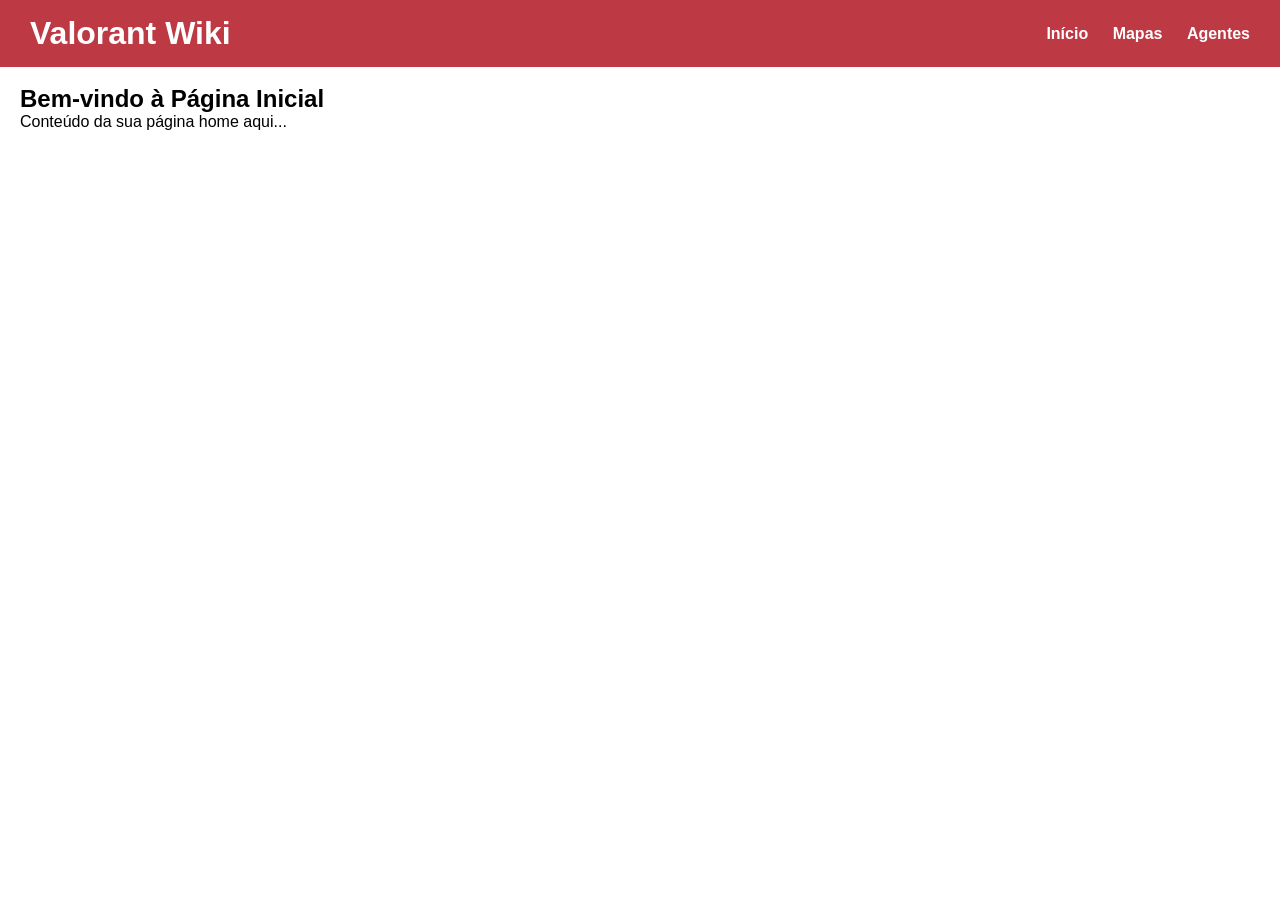
==== index.html @ 7a3f1264 "Cabeçalho" ====
<!DOCTYPE html>
<html lang="pt-BR">
<head>
    <meta charset="UTF-8">
    <meta name="viewport" content="width=device-width, initial-scale=1.0">
    <title>Início</title>
    <link rel="stylesheet" href="style.css">
</head>
<body>

    <header class="cabecalho-fixo">
        <h1>Valorant Wiki</h1> <!-- Exemplo de título do site -->
        <nav>
            <a href="index.html">Início</a>
            <a href="mapas.html">Mapas</a>
            <a href="agentes.html">Agentes</a>
        </nav>
    </header>

    <main class="conteudo">
        <h2>Bem-vindo à Página Inicial</h2>
        <p>Conteúdo da sua página home aqui...</p>
    </main>

</body>
</html>
---- style.css ----
* {
    margin: 0;
    padding: 0;
    box-sizing: border-box;
}

body {
    font-family: Arial, sans-serif;
}

/* Cabeçalho Fixo Vermelho */
.cabecalho-fixo {
    position: fixed;       
    top: 0;
    left: 0;
    width: 100%;
    background-color: #bd3944; /* Cor solicitada */
    color: white;
    display: flex;
    justify-content: space-between;
    align-items: center;
    padding: 15px 30px;
    z-index: 1000;         
}

/* Estilo dos Links */
.cabecalho-fixo nav a {
    color: white;
    text-decoration: none;
    margin-left: 20px;
    font-weight: bold;
}

/* Espaço para o conteúdo não sumir atrás do menu */
.conteudo {
    padding: 85px 20px 20px 20px;
}
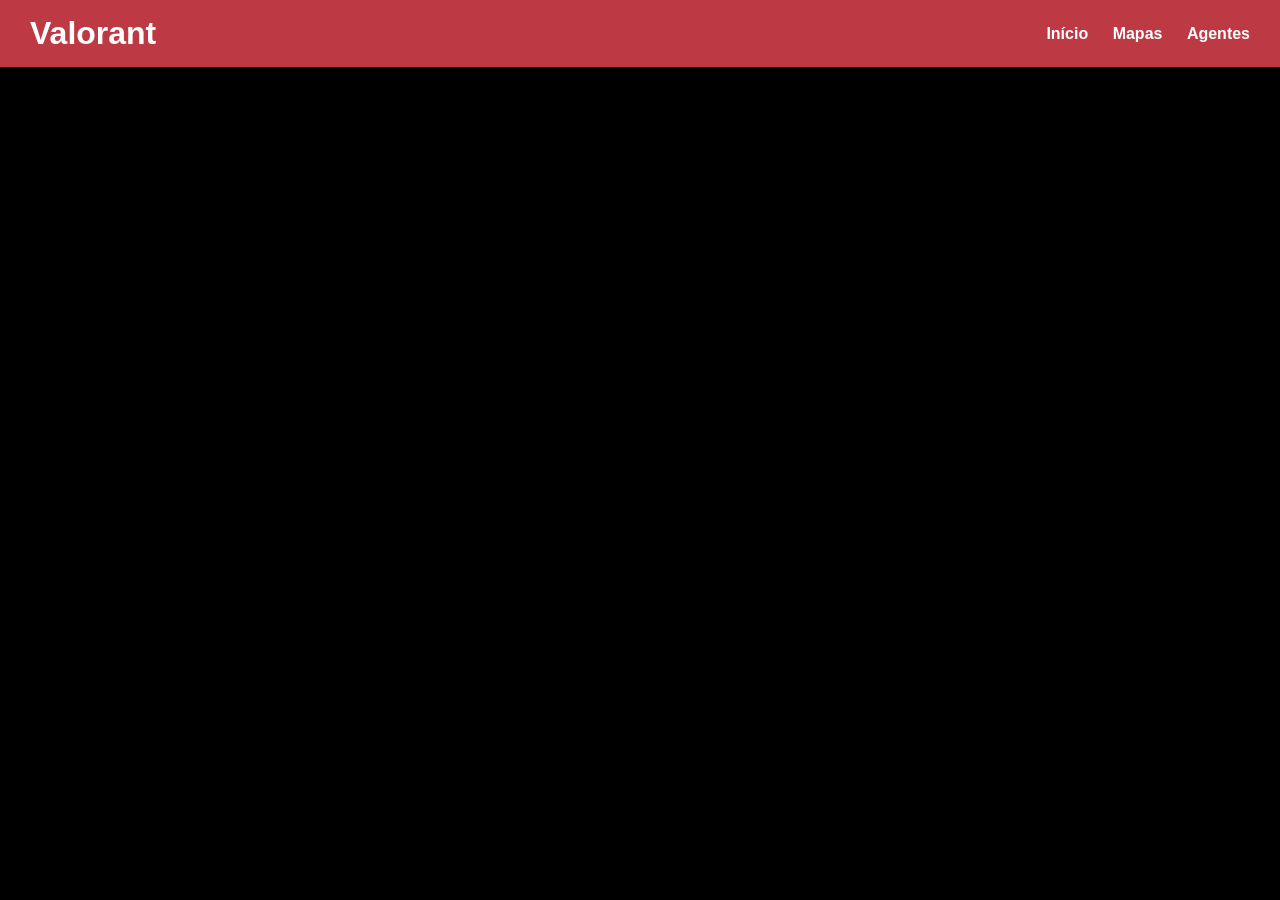
==== commit ff28f35b: "esqueçi de selecionar tudo" ====
--- a/index.html
+++ b/index.html
@@ -9,7 +9,7 @@
 <body>
 
     <header class="cabecalho-fixo">
-        <h1>Valorant Wiki</h1> <!-- Exemplo de título do site -->
+        <h1>Valorant</h1>
         <nav>
             <a href="index.html">Início</a>
             <a href="mapas.html">Mapas</a>
@@ -18,9 +18,8 @@
     </header>
 
     <main class="conteudo">
-        <h2>Bem-vindo à Página Inicial</h2>
-        <p>Conteúdo da sua página home aqui...</p>
-    </main>
+        <h2>Bem-vindo ao Valorant</h2>
+        <p>Explore os mapas e agentes do jogo aqui...</p>
 
 </body>
 </html>
--- a/style.css
+++ b/style.css
@@ -6,24 +6,24 @@
 
 body {
     font-family: Arial, sans-serif;
+    background-color: #000000;
 }
 
-/* Cabeçalho Fixo Vermelho */
 .cabecalho-fixo {
-    position: fixed;       
+    position: absolute;
     top: 0;
     left: 0;
     width: 100%;
-    background-color: #bd3944; /* Cor solicitada */
+    background-color: #bd3944;
     color: white;
     display: flex;
     justify-content: space-between;
     align-items: center;
     padding: 15px 30px;
-    z-index: 1000;         
+    z-index: 1000;
 }
 
-/* Estilo dos Links */
+
 .cabecalho-fixo nav a {
     color: white;
     text-decoration: none;
@@ -31,7 +31,52 @@
     font-weight: bold;
 }
 
-/* Espaço para o conteúdo não sumir atrás do menu */
 .conteudo {
-    padding: 85px 20px 20px 20px;
+    padding-top: 90px;
+    padding-left: 20px;
+    padding-right: 20px;
+    padding-bottom: 20px;
 }
+
+
+/* Container que centraliza as 30 seções na página */
+.container-secoes {
+    max-width: 1000px;
+    margin: 100px auto 0 auto;
+    display: flex;
+    flex-direction: column;
+    gap: 25px;
+}
+
+
+/* Caixa de cada seção individual */
+.secao-item {
+    background-color: #f9f9f9;
+    border-left: 5px solid #bd3944;
+    border-radius: 4px;
+    padding: 20px;
+    display: grid;
+    grid-template-columns: 250px 1fr;
+    gap: 20px;
+    align-items: center;
+    box-shadow: 0 2px 5px rgba(0,0,0,0.05);
+}
+
+.secao-item img {
+    width: 100%;
+    max-width: 250px;
+    height: auto;
+    border-radius: 4px;
+}
+
+/* Formatação do texto ao lado da imagem */
+.secao-texto h3 {
+    margin-bottom: 8px;
+    color: #222;
+    font-size: 1.3rem;
+}
+
+.secao-texto p {
+    color: #555;
+    line-height: 1.6;
+}
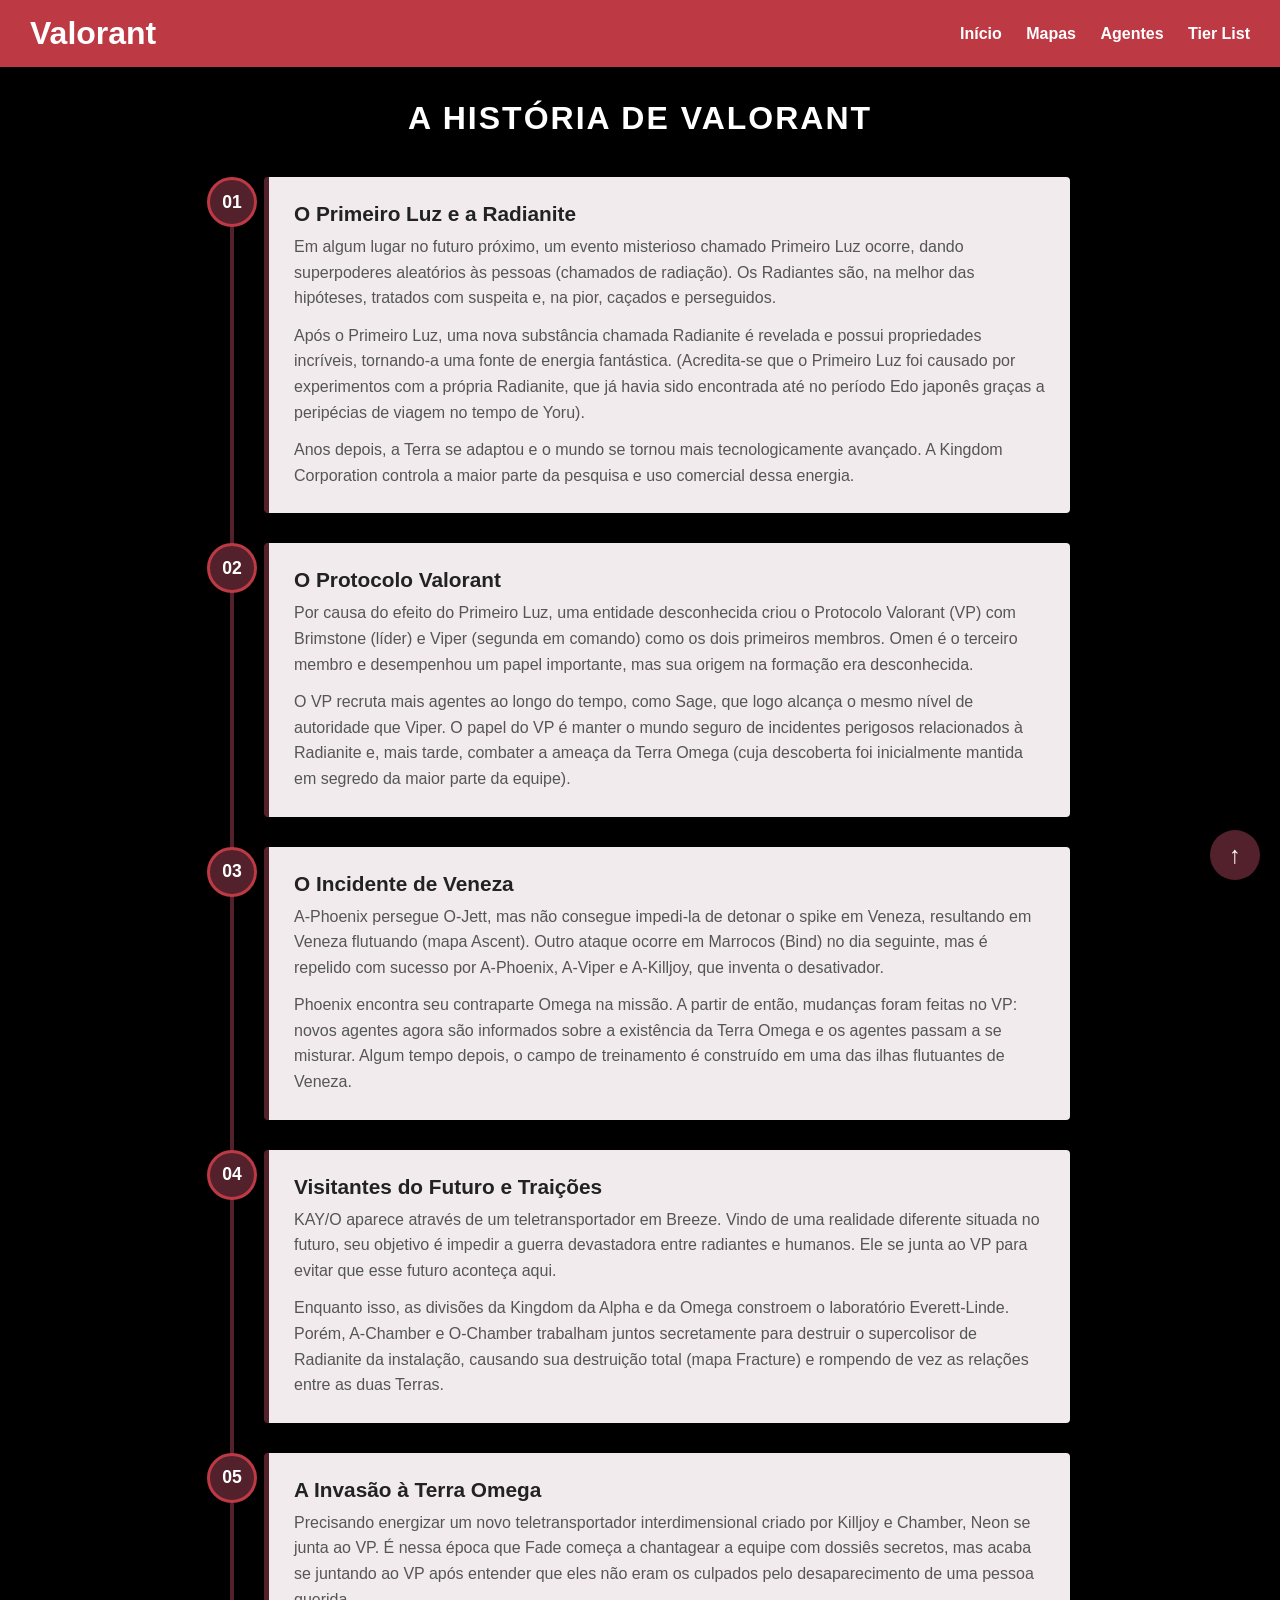
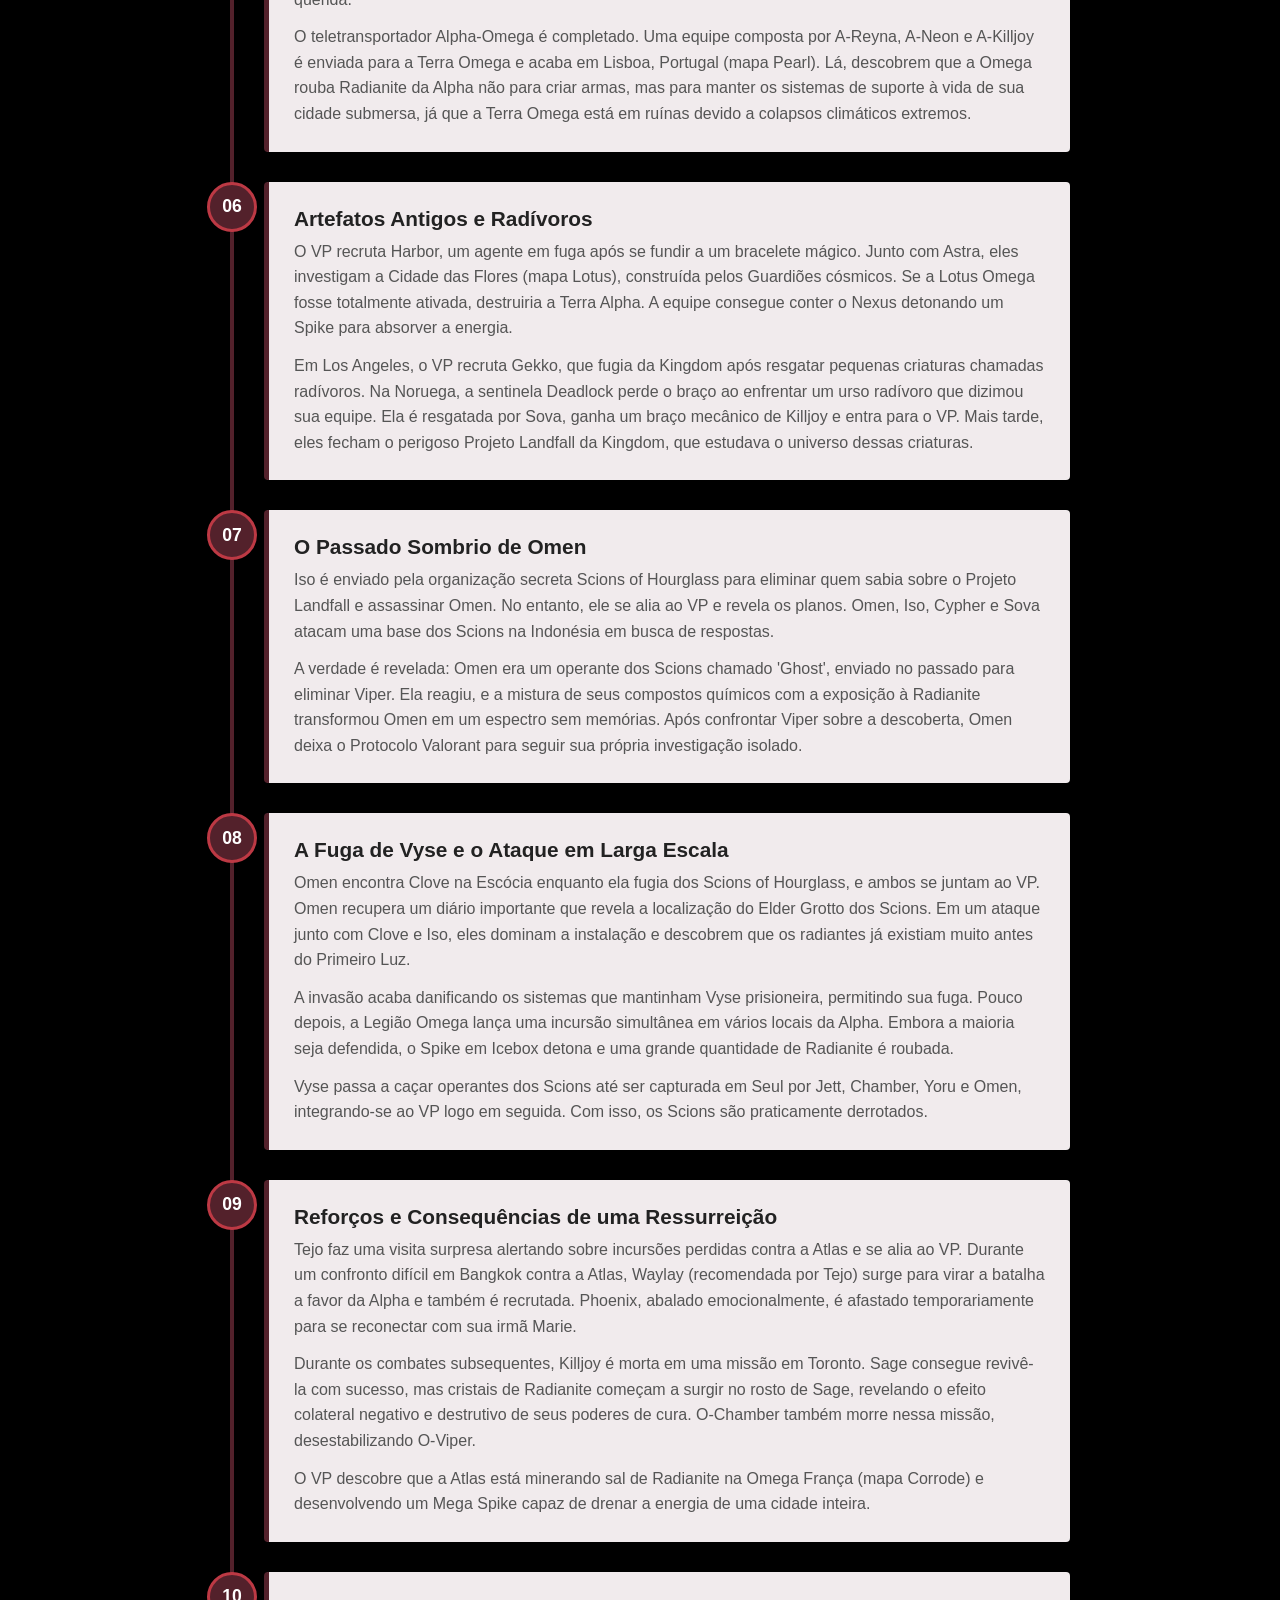
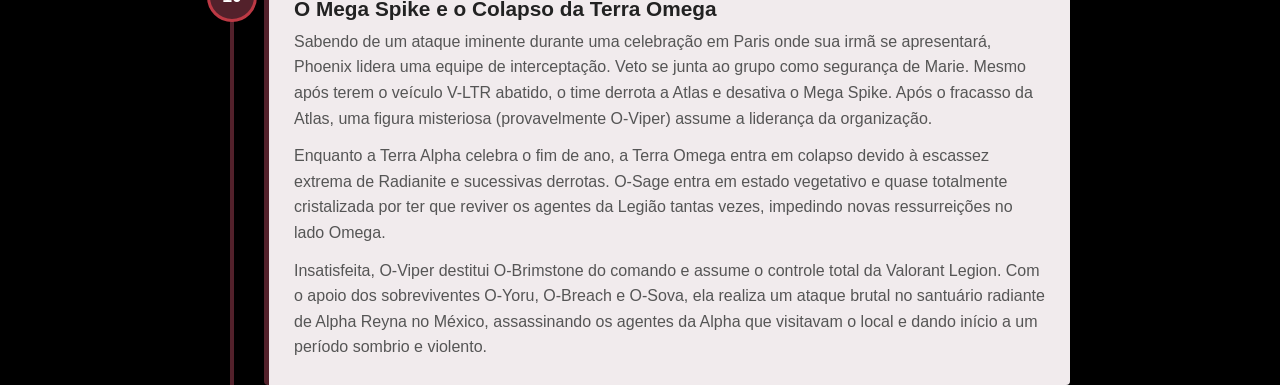
==== commit e701208a: "Lore e Tierlist" ====
--- a/index.html
+++ b/index.html
@@ -14,12 +14,115 @@
             <a href="index.html">Início</a>
             <a href="mapas.html">Mapas</a>
             <a href="agentes.html">Agentes</a>
+            <a href="tierlist.html">Tier List</a>
         </nav>
     </header>
 
-    <main class="conteudo">
-        <h2>Bem-vindo ao Valorant</h2>
-        <p>Explore os mapas e agentes do jogo aqui...</p>
+    <div class="container-lore">
+    <h2 class="titulo-lore">A História de Valorant</h2>
+    
+    <div class="timeline">
+
+        <div class="timeline-item">
+            <div class="timeline-badge">01</div>
+            <div class="secao-texto">
+                <h3>O Primeiro Luz e a Radianite</h3>
+                <p>Em algum lugar no futuro próximo, um evento misterioso chamado Primeiro Luz ocorre, dando superpoderes aleatórios às pessoas (chamados de radiação). Os Radiantes são, na melhor das hipóteses, tratados com suspeita e, na pior, caçados e perseguidos.</p>
+                <p>Após o Primeiro Luz, uma nova substância chamada Radianite é revelada e possui propriedades incríveis, tornando-a uma fonte de energia fantástica. (Acredita-se que o Primeiro Luz foi causado por experimentos com a própria Radianite, que já havia sido encontrada até no período Edo japonês graças a peripécias de viagem no tempo de Yoru).</p>
+                <p>Anos depois, a Terra se adaptou e o mundo se tornou mais tecnologicamente avançado. A Kingdom Corporation controla a maior parte da pesquisa e uso comercial dessa energia.</p>
+            </div>
+        </div>
+
+        <div class="timeline-item">
+            <div class="timeline-badge">02</div>
+            <div class="secao-texto">
+                <h3>O Protocolo Valorant</h3>
+                <p>Por causa do efeito do Primeiro Luz, uma entidade desconhecida criou o Protocolo Valorant (VP) com Brimstone (líder) e Viper (segunda em comando) como os dois primeiros membros. Omen é o terceiro membro e desempenhou um papel importante, mas sua origem na formação era desconhecida.</p>
+                <p>O VP recruta mais agentes ao longo do tempo, como Sage, que logo alcança o mesmo nível de autoridade que Viper. O papel do VP é manter o mundo seguro de incidentes perigosos relacionados à Radianite e, mais tarde, combater a ameaça da Terra Omega (cuja descoberta foi inicialmente mantida em segredo da maior parte da equipe).</p>
+            </div>
+        </div>
+
+        <div class="timeline-item">
+            <div class="timeline-badge">03</div>
+            <div class="secao-texto">
+                <h3>O Incidente de Veneza</h3>
+                <p>A-Phoenix persegue O-Jett, mas não consegue impedi-la de detonar o spike em Veneza, resultando em Veneza flutuando (mapa Ascent). Outro ataque ocorre em Marrocos (Bind) no dia seguinte, mas é repelido com sucesso por A-Phoenix, A-Viper e A-Killjoy, que inventa o desativador.</p>
+                <p>Phoenix encontra seu contraparte Omega na missão. A partir de então, mudanças foram feitas no VP: novos agentes agora são informados sobre a existência da Terra Omega e os agentes passam a se misturar. Algum tempo depois, o campo de treinamento é construído em uma das ilhas flutuantes de Veneza.</p>
+            </div>
+        </div>
+
+        <div class="timeline-item">
+            <div class="timeline-badge">04</div>
+            <div class="secao-texto">
+                <h3>Visitantes do Futuro e Traições</h3>
+                <p>KAY/O aparece através de um teletransportador em Breeze. Vindo de uma realidade diferente situada no futuro, seu objetivo é impedir a guerra devastadora entre radiantes e humanos. Ele se junta ao VP para evitar que esse futuro aconteça aqui.</p>
+                <p>Enquanto isso, as divisões da Kingdom da Alpha e da Omega constroem o laboratório Everett-Linde. Porém, A-Chamber e O-Chamber trabalham juntos secretamente para destruir o supercolisor de Radianite da instalação, causando sua destruição total (mapa Fracture) e rompendo de vez as relações entre as duas Terras.</p>
+            </div>
+        </div>
+
+        <div class="timeline-item">
+            <div class="timeline-badge">05</div>
+            <div class="secao-texto">
+                <h3>A Invasão à Terra Omega</h3>
+                <p>Precisando energizar um novo teletransportador interdimensional criado por Killjoy e Chamber, Neon se junta ao VP. É nessa época que Fade começa a chantagear a equipe com dossiês secretos, mas acaba se juntando ao VP após entender que eles não eram os culpados pelo desaparecimento de uma pessoa querida.</p>
+                <p>O teletransportador Alpha-Omega é completado. Uma equipe composta por A-Reyna, A-Neon e A-Killjoy é enviada para a Terra Omega e acaba em Lisboa, Portugal (mapa Pearl). Lá, descobrem que a Omega rouba Radianite da Alpha não para criar armas, mas para manter os sistemas de suporte à vida de sua cidade submersa, já que a Terra Omega está em ruínas devido a colapsos climáticos extremos.</p>
+            </div>
+        </div>
+
+        <div class="timeline-item">
+            <div class="timeline-badge">06</div>
+            <div class="secao-texto">
+                <h3>Artefatos Antigos e Radívoros</h3>
+                <p>O VP recruta Harbor, um agente em fuga após se fundir a um bracelete mágico. Junto com Astra, eles investigam a Cidade das Flores (mapa Lotus), construída pelos Guardiões cósmicos. Se a Lotus Omega fosse totalmente ativada, destruiria a Terra Alpha. A equipe consegue conter o Nexus detonando um Spike para absorver a energia.</p>
+                <p>Em Los Angeles, o VP recruta Gekko, que fugia da Kingdom após resgatar pequenas criaturas chamadas radívoros. Na Noruega, a sentinela Deadlock perde o braço ao enfrentar um urso radívoro que dizimou sua equipe. Ela é resgatada por Sova, ganha um braço mecânico de Killjoy e entra para o VP. Mais tarde, eles fecham o perigoso Projeto Landfall da Kingdom, que estudava o universo dessas criaturas.</p>
+            </div>
+        </div>
+
+        <div class="timeline-item">
+            <div class="timeline-badge">07</div>
+            <div class="secao-texto">
+                <h3>O Passado Sombrio de Omen</h3>
+                <p>Iso é enviado pela organização secreta Scions of Hourglass para eliminar quem sabia sobre o Projeto Landfall e assassinar Omen. No entanto, ele se alia ao VP e revela os planos. Omen, Iso, Cypher e Sova atacam uma base dos Scions na Indonésia em busca de respostas.</p>
+                <p>A verdade é revelada: Omen era um operante dos Scions chamado 'Ghost', enviado no passado para eliminar Viper. Ela reagiu, e a mistura de seus compostos químicos com a exposição à Radianite transformou Omen em um espectro sem memórias. Após confrontar Viper sobre a descoberta, Omen deixa o Protocolo Valorant para seguir sua própria investigação isolado.</p>
+            </div>
+        </div>
+
+        <div class="timeline-item">
+            <div class="timeline-badge">08</div>
+            <div class="secao-texto">
+                <h3>A Fuga de Vyse e o Ataque em Larga Escala</h3>
+                <p>Omen encontra Clove na Escócia enquanto ela fugia dos Scions of Hourglass, e ambos se juntam ao VP. Omen recupera um diário importante que revela a localização do Elder Grotto dos Scions. Em um ataque junto com Clove e Iso, eles dominam a instalação e descobrem que os radiantes já existiam muito antes do Primeiro Luz.</p>
+                <p>A invasão acaba danificando os sistemas que mantinham Vyse prisioneira, permitindo sua fuga. Pouco depois, a Legião Omega lança uma incursão simultânea em vários locais da Alpha. Embora a maioria seja defendida, o Spike em Icebox detona e uma grande quantidade de Radianite é roubada.</p>
+                <p>Vyse passa a caçar operantes dos Scions até ser capturada em Seul por Jett, Chamber, Yoru e Omen, integrando-se ao VP logo em seguida. Com isso, os Scions são praticamente derrotados.</p>
+            </div>
+        </div>
+
+        <div class="timeline-item">
+            <div class="timeline-badge">09</div>
+            <div class="secao-texto">
+                <h3>Reforços e Consequências de uma Ressurreição</h3>
+                <p>Tejo faz uma visita surpresa alertando sobre incursões perdidas contra a Atlas e se alia ao VP. Durante um confronto difícil em Bangkok contra a Atlas, Waylay (recomendada por Tejo) surge para virar a batalha a favor da Alpha e também é recrutada. Phoenix, abalado emocionalmente, é afastado temporariamente para se reconectar com sua irmã Marie.</p>
+                <p>Durante os combates subsequentes, Killjoy é morta em uma missão em Toronto. Sage consegue revivê-la com sucesso, mas cristais de Radianite começam a surgir no rosto de Sage, revelando o efeito colateral negativo e destrutivo de seus poderes de cura. O-Chamber também morre nessa missão, desestabilizando O-Viper.</p>
+                <p>O VP descobre que a Atlas está minerando sal de Radianite na Omega França (mapa Corrode) e desenvolvendo um Mega Spike capaz de drenar a energia de uma cidade inteira.</p>
+            </div>
+        </div>
+
+        <div class="timeline-item">
+            <div class="timeline-badge">10</div>
+            <div class="secao-texto">
+                <h3>O Mega Spike e o Colapso da Terra Omega</h3>
+                <p>Sabendo de um ataque iminente durante uma celebração em Paris onde sua irmã se apresentará, Phoenix lidera uma equipe de interceptação. Veto se junta ao grupo como segurança de Marie. Mesmo após terem o veículo V-LTR abatido, o time derrota a Atlas e desativa o Mega Spike. Após o fracasso da Atlas, uma figura misteriosa (provavelmente O-Viper) assume a liderança da organização.</p>
+                <p>Enquanto a Terra Alpha celebra o fim de ano, a Terra Omega entra em colapso devido à escassez extrema de Radianite e sucessivas derrotas. O-Sage entra em estado vegetativo e quase totalmente cristalizada por ter que reviver os agentes da Legião tantas vezes, impedindo novas ressurreições no lado Omega.</p>
+                <p>Insatisfeita, O-Viper destitui O-Brimstone do comando e assume o controle total da Valorant Legion. Com o apoio dos sobreviventes O-Yoru, O-Breach e O-Sova, ela realiza um ataque brutal no santuário radiante de Alpha Reyna no México, assassinando os agentes da Alpha que visitavam o local e dando início a um período sombrio e violento.</p>
+            </div>
+        </div>
+
+
+    </div>
+</div>
+
+<a href="#" class="botao-topo">↑</a>
+
 
 </body>
 </html>
--- a/style.css
+++ b/style.css
@@ -8,6 +8,33 @@
     font-family: Arial, sans-serif;
     background-color: #000000;
 }
+
+.botao-topo {
+    position: fixed;
+    bottom: 20px;
+    right: 20px;
+    width: 50px;
+    height: 50px;
+    background-color: #53212b;
+    color: #ffffff;
+    text-decoration: none;
+    font-size: 1.5rem;
+    font-weight: bold;
+    border-radius: 50%;
+    box-shadow: 0 4px 10px rgba(0, 0, 0, 0.3);
+    z-index: 2000;
+    
+    display: flex;
+    justify-content: center;
+    align-items: center;
+    
+    transition: background-color 0.2s ease;
+}
+
+.botao-topo:hover {
+    background-color: #3f1921;
+}
+
 
 .cabecalho-fixo {
     position: absolute;
@@ -80,3 +107,188 @@
     color: #555;
     line-height: 1.6;
 }
+
+.secao-item-mapas {
+    background-color: #f9f9f9;
+    border-left: 5px solid #bd3944;
+    border-radius: 4px;
+    padding: 20px;
+    display: grid;
+    grid-template-columns: 500px 1fr;
+    gap: 20px;
+    align-items: center;
+    box-shadow: 0 8px 20px rgba(0,0,0,0.05);
+}
+
+.imagens-mapa {
+    display: grid;
+    grid-template-columns: 1fr 1fr;
+    gap: 10px;
+    width: 100%;
+}
+
+.imagens-mapa img {
+    width: 100%;
+    height: auto;
+    border-radius: 4px;
+    object-fit: cover;
+}
+
+.container-lore {
+    max-width: 900px;
+    margin: 100px auto 0 auto;
+    padding: 0 20px;
+}
+
+.titulo-lore {
+    color: #ffffff;
+    font-size: 2rem;
+    text-align: center;
+    margin-bottom: 40px;
+    text-transform: uppercase;
+    letter-spacing: 2px;
+}
+
+.timeline {
+    position: relative;
+    border-left: 4px solid #53212b;
+    padding-left: 30px;
+    margin-left: 20px;
+    display: flex;
+    flex-direction: column;
+    gap: 30px;
+}
+
+.timeline-item {
+    position: relative;
+}
+
+.timeline-badge {
+    position: absolute;
+    left: -57px;
+    top: 0;
+    width: 50px;
+    height: 50px;
+    background-color: #53212b;
+    border: 3px solid #bd3944;
+    color: #ffffff;
+    border-radius: 50%;
+    font-weight: bold;
+    font-size: 1.1rem;
+    
+    display: flex;
+    justify-content: center;
+    align-items: center;
+}
+
+.timeline-item .secao-texto {
+    background-color: #f1ebed;
+    border-left: 5px solid #53212b;
+    border-radius: 4px;
+    padding: 25px;
+    box-shadow: 0 4px 10px rgba(0,0,0,0.2);
+}
+
+.timeline-item .secao-texto p {
+    margin-bottom: 12px;
+}
+
+.timeline-item .secao-texto p:last-child {
+    margin-bottom: 0;
+}
+
+.container-tierlist {
+    max-width: 1000px;
+    margin: 40px auto 0 auto;
+    padding: 0 20px;
+    display: flex;
+    flex-direction: column;
+    gap: 30px;
+}
+
+.quadro-ranks {
+    display: flex;
+    flex-direction: column;
+    gap: 5px;
+    background-color: #1a1a1a;
+    padding: 5px;
+    border-radius: 4px;
+}
+
+.linha-rank {
+    display: flex;
+    background-color: #262626;
+    min-height: 80px;
+}
+
+.label-rank {
+    width: 80px;
+    min-width: 80px;
+    display: flex;
+    justify-content: center;
+    align-items: center;
+    font-size: 1.8rem;
+    font-weight: bold;
+    color: #000000;
+}
+
+.rank-b { background-color: #fd4556; }
+.rank-c { background-color: #bd3944; }
+.rank-d { background-color: #53212b; }
+.rank-a { background-color: #b78460; }
+.rank-s { background-color: #042e27; }
+
+.zona-drop {
+    display: flex;
+    flex-wrap: wrap;
+    gap: 10px;
+    padding: 10px;
+    width: 100%;
+}
+
+.banco-itens {
+    display: flex;
+    flex-wrap: wrap;
+    gap: 12px;
+    background-color: #3f1921;
+    padding: 20px;
+    border-radius: 4px;
+    justify-content: center;
+}
+
+.item-tier {
+    width: 80px;
+    height: 80px;
+    background-color: #53212b;
+    border: 2px solid #ffffff;
+    color: #ffffff;
+    font-weight: bold;
+    font-size: 0.9rem;
+    border-radius: 4px;
+    cursor: grab;
+    
+    display: flex;
+    justify-content: center;
+    align-items: center;
+    text-align: center;
+}
+
+.item-tier {
+    width: 80px;
+    height: 80px;
+    background-color: #53212b;
+    border: 2px solid #ffffff;
+    border-radius: 4px;
+    cursor: grab;
+    overflow: hidden; /* Corta qualquer parte da imagem que tente vazar do quadrado */
+    display: flex;
+    justify-content: center;
+    align-items: center;
+}
+
+.item-tier img {
+    width: 100%;
+    height: 100%;
+    object-fit: cover; /* Ajusta e corta a foto para preencher o espaço mantendo a proporção */
+    pointer-events: none;
+}
